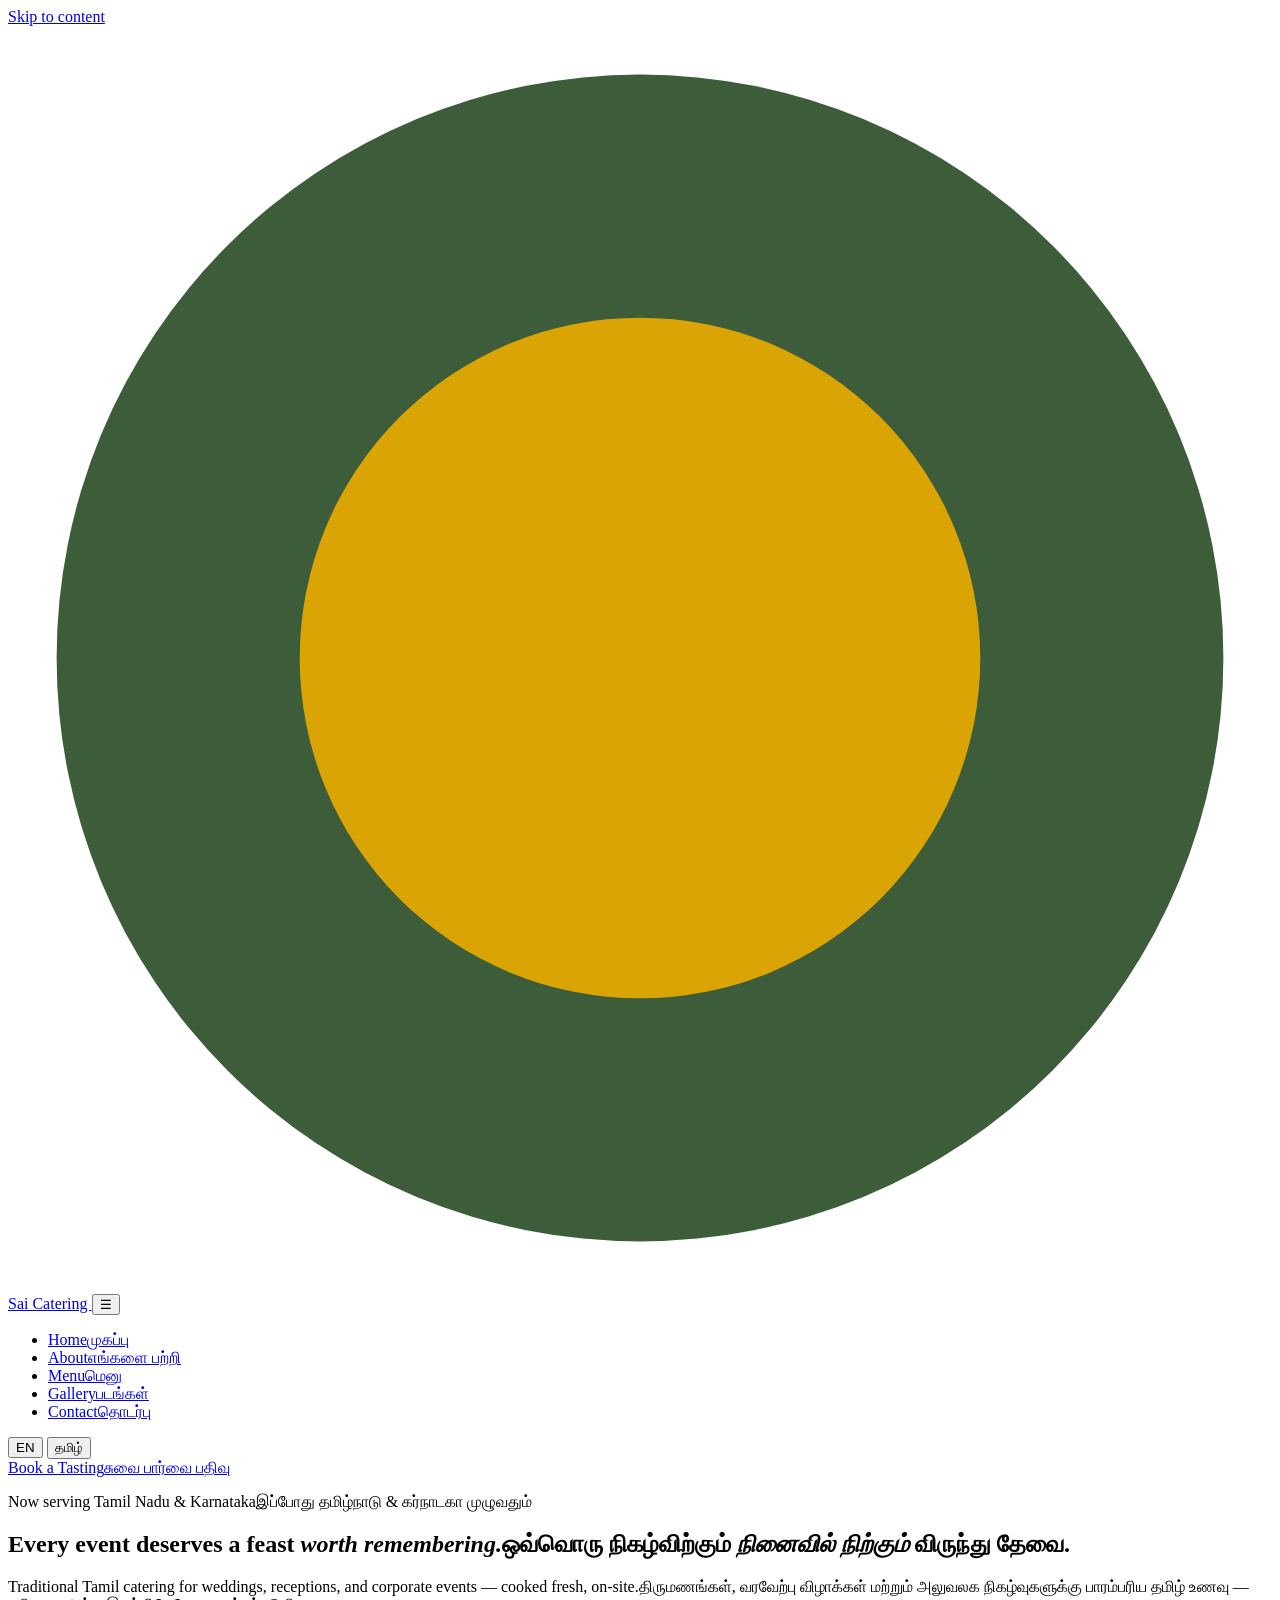
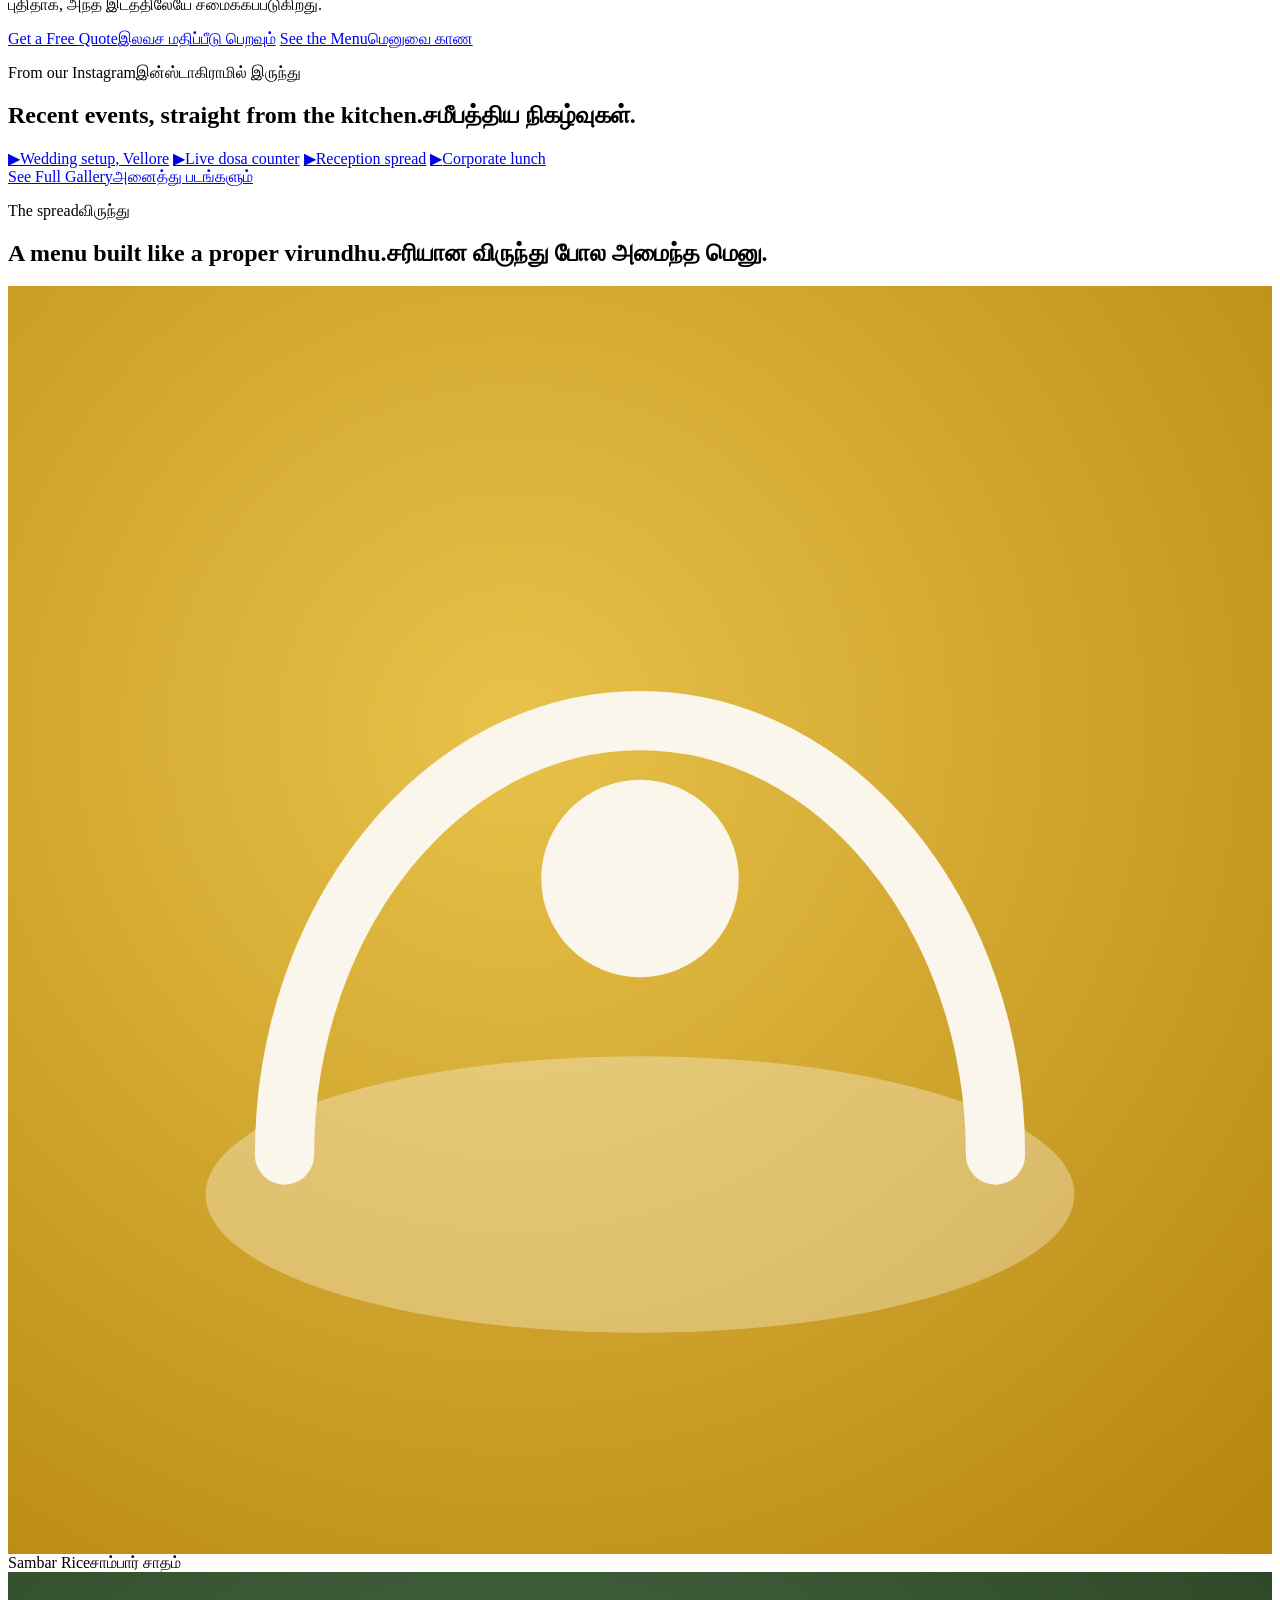
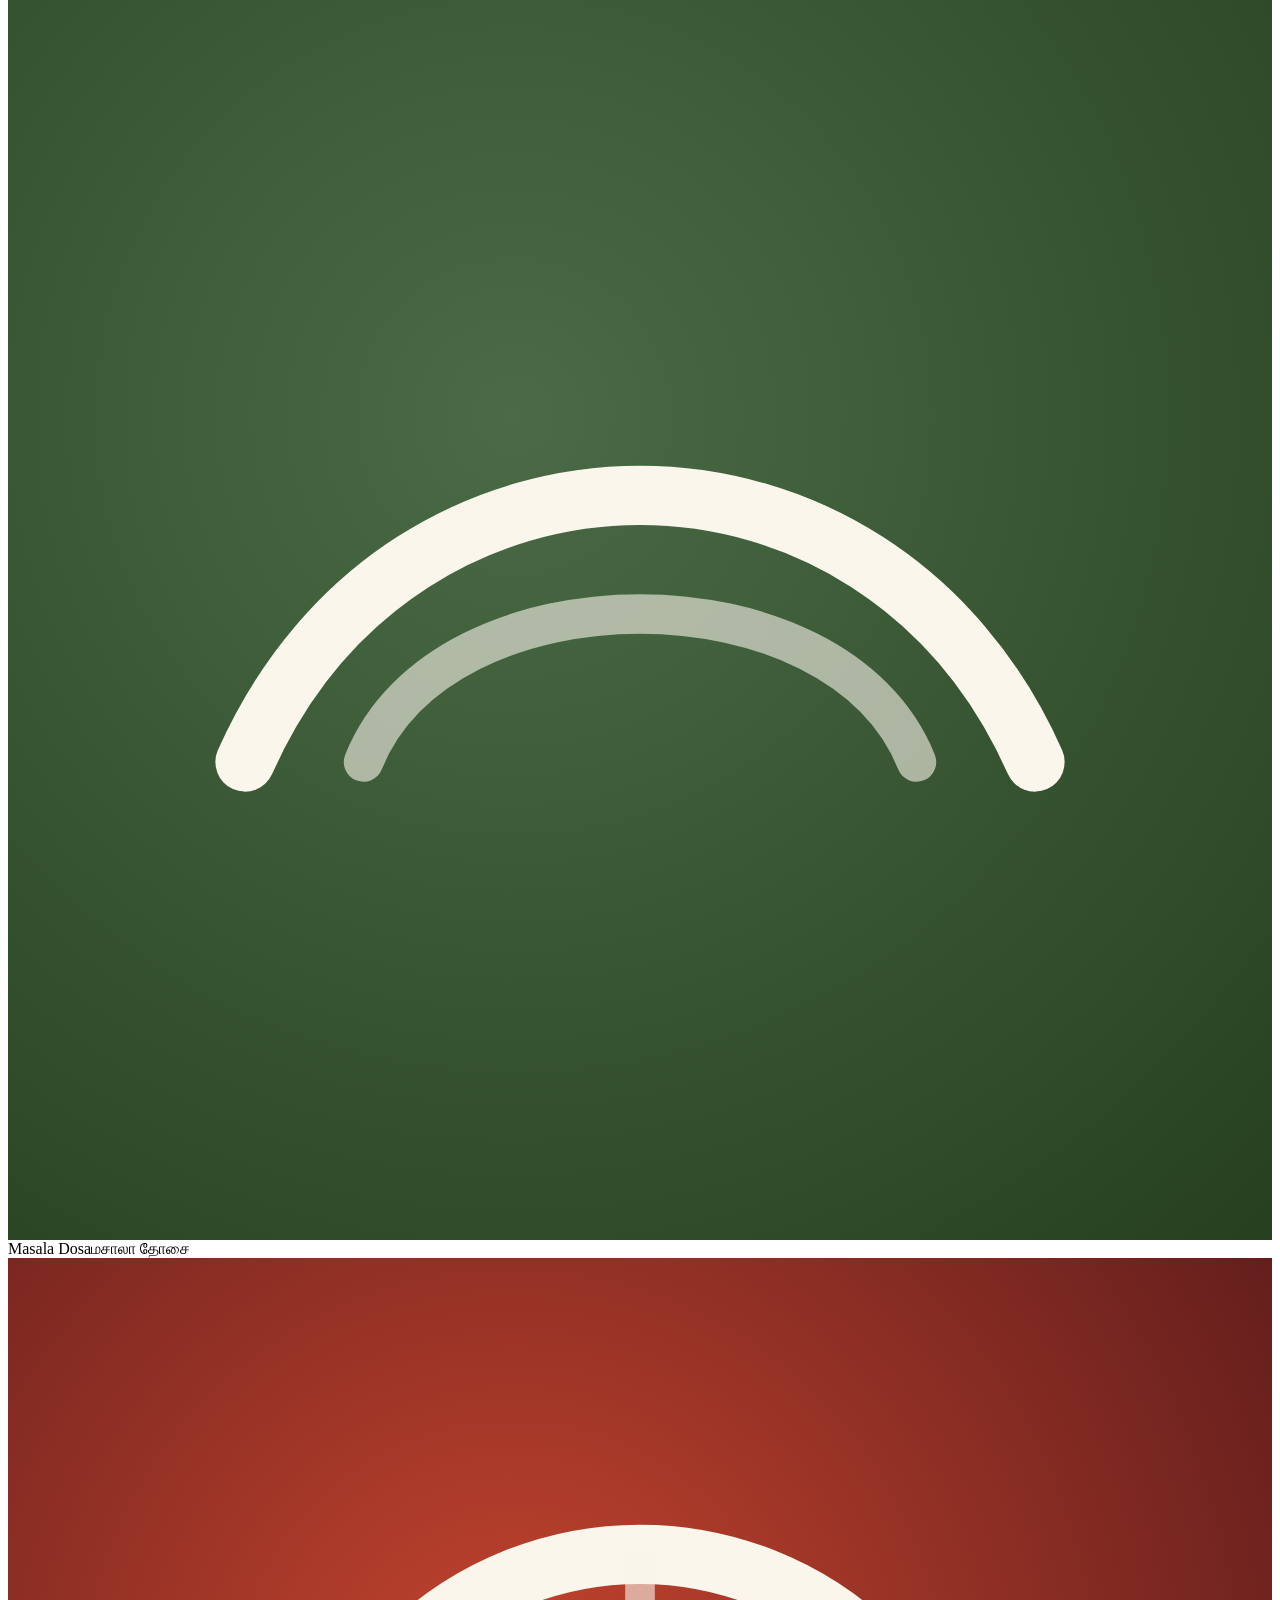
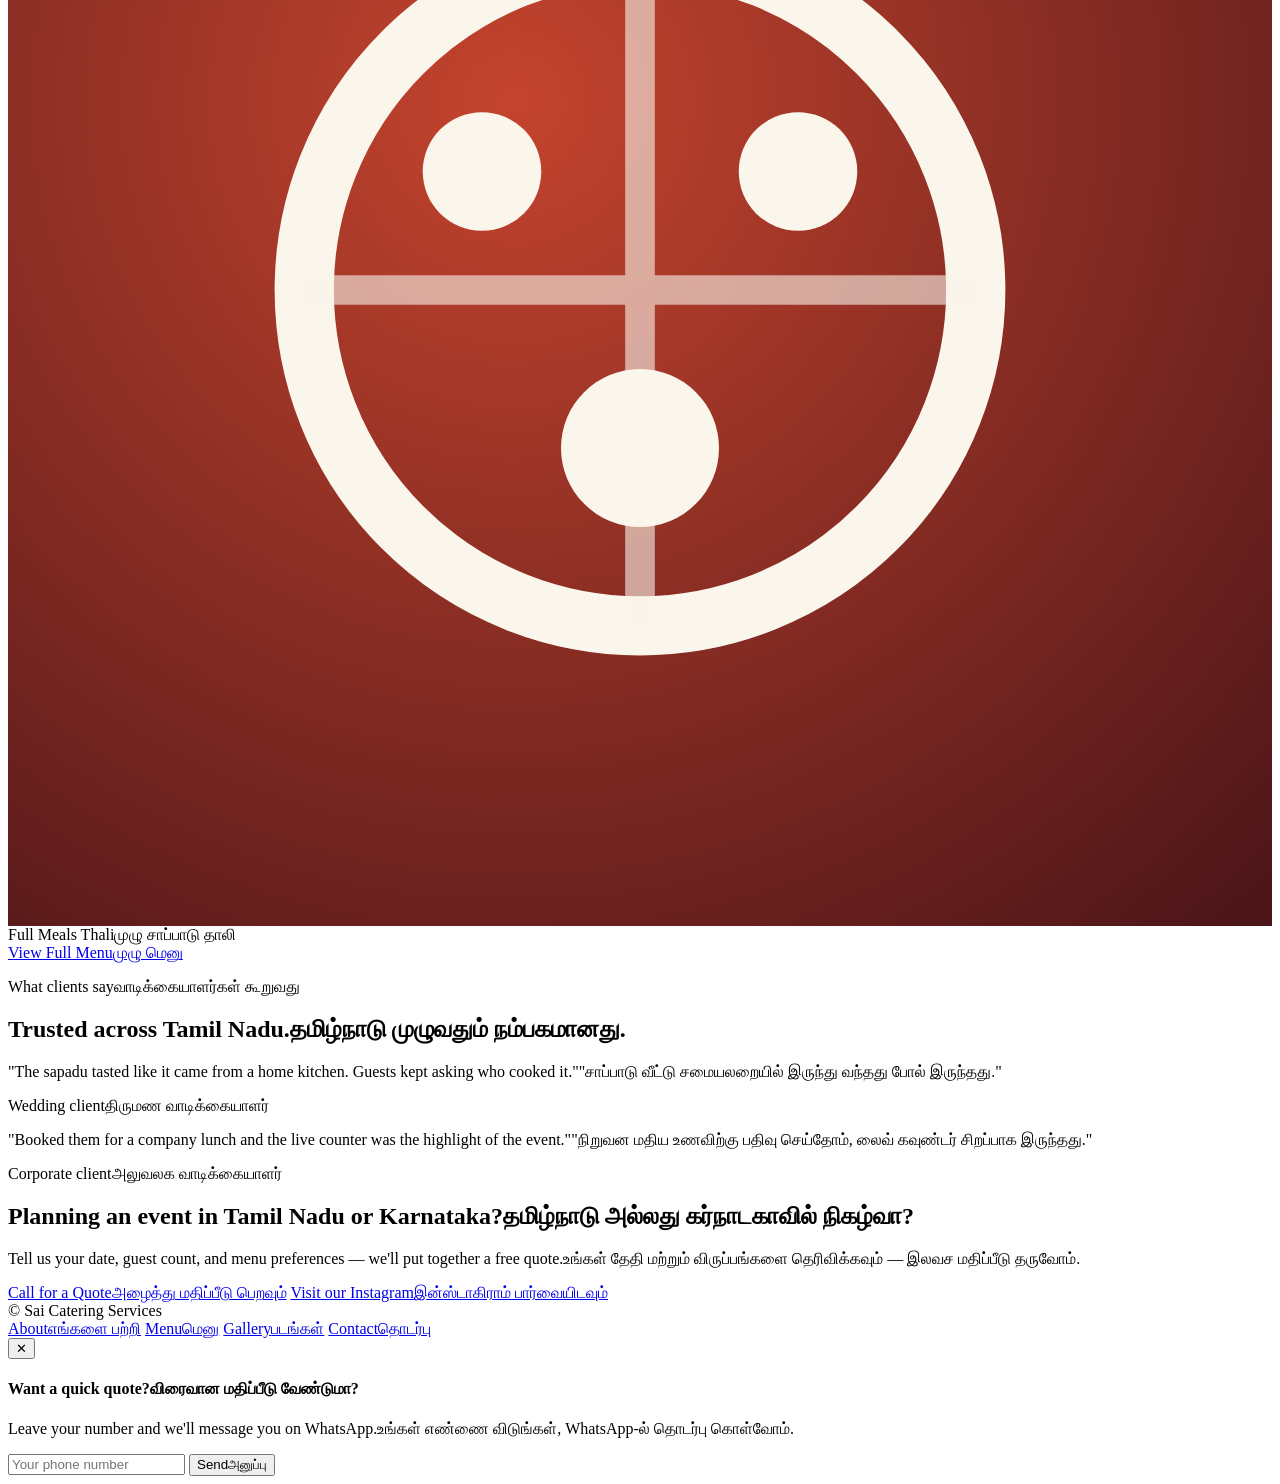
==== index.html @ 8b7ddb93 "Add files via upload" ====
<!DOCTYPE html>
<html lang="en">
<head>
<meta charset="UTF-8">
<meta name="viewport" content="width=device-width, initial-scale=1.0">
<title>Sai Catering Services | Wedding &amp; Event Catering Across Tamil Nadu &amp; Karnataka</title>
<meta name="description" content="Sai Catering Services brings authentic Tamil Nadu wedding and event catering across Tamil Nadu and Karnataka. Traditional sapadu, live counters, corporate catering — book a tasting today.">
<meta name="keywords" content="catering services Tamil Nadu, catering Karnataka, wedding catering Chennai, catering Vellore, sapadu catering, event catering">
<link rel="canonical" href="https://saicateringservices.com/">
<meta property="og:type" content="business.business">
<meta property="og:title" content="Sai Catering Services | Wedding & Event Catering Across Tamil Nadu & Karnataka">
<meta property="og:description" content="Authentic Tamil Nadu catering for weddings, receptions, and corporate events across Tamil Nadu and Karnataka.">
<meta property="og:url" content="https://saicateringservices.com/">
<meta property="og:locale" content="en_IN">
<meta name="robots" content="index, follow">
<meta name="geo.region" content="IN-TN">
<link rel="stylesheet" href="assets/style.css">
<script type="application/ld+json">
{
  "@context": "https://schema.org",
  "@type": "FoodEstablishment",
  "name": "Sai Catering Services",
  "@id": "https://saicateringservices.com/",
  "url": "https://saicateringservices.com/",
  "telephone": "+91-XXXXXXXXXX",
  "servesCuisine": ["South Indian", "Tamil", "North Indian"],
  "priceRange": "₹₹",
  "address": {"@type":"PostalAddress","streetAddress":"Your Street Address","addressLocality":"Vellore","addressRegion":"Tamil Nadu","postalCode":"632001","addressCountry":"IN"},
  "areaServed": [{"@type":"State","name":"Tamil Nadu"},{"@type":"State","name":"Karnataka"}],
  "sameAs": ["https://www.instagram.com/saicateringservices"]
}
</script>
</head>
<body>
<a href="#main" class="skip-link">Skip to content</a>

<header>
  <nav class="nav wrap">
    <a href="index.html" class="brand">
      <svg class="leaf-mark" viewBox="0 0 26 26" fill="none"><circle cx="13" cy="13" r="12" fill="#3D5C3A"/><circle cx="13" cy="13" r="7" fill="#D9A404"/></svg>
      Sai Catering
    </a>
    <button class="nav-toggle" aria-label="Toggle menu" aria-expanded="false" id="navToggle">☰</button>
    <ul class="nav-links" id="navLinks">
      <li><a href="index.html" class="active"><span lang-en>Home</span><span lang-ta>முகப்பு</span></a></li>
      <li><a href="about.html"><span lang-en>About</span><span lang-ta>எங்களை பற்றி</span></a></li>
      <li><a href="menu.html"><span lang-en>Menu</span><span lang-ta>மெனு</span></a></li>
      <li><a href="gallery.html"><span lang-en>Gallery</span><span lang-ta>படங்கள்</span></a></li>
      <li><a href="contact.html"><span lang-en>Contact</span><span lang-ta>தொடர்பு</span></a></li>
    </ul>
    <div class="nav-right">
      <div class="lang-toggle">
        <button type="button" id="btnEn" class="active">EN</button>
        <button type="button" id="btnTa">தமிழ்</button>
      </div>
      <a href="contact.html" class="nav-cta"><span lang-en>Book a Tasting</span><span lang-ta>சுவை பார்வை பதிவு</span></a>
    </div>
  </nav>
</header>

<main id="main">
  <!-- BANNER — short and attractive, no long story -->
  <section class="hero">
    <div class="hero-inner">
      <div>
        <p class="eyebrow"><span lang-en>Now serving Tamil Nadu &amp; Karnataka</span><span lang-ta>இப்போது தமிழ்நாடு &amp; கர்நாடகா முழுவதும்</span></p>
        <h1><span lang-en>Every event deserves a feast <em>worth remembering.</em></span><span lang-ta class="block">ஒவ்வொரு நிகழ்விற்கும் <em>நினைவில் நிற்கும்</em> விருந்து தேவை.</span></h1>
        <p class="lede"><span lang-en>Traditional Tamil catering for weddings, receptions, and corporate events — cooked fresh, on-site.</span><span lang-ta>திருமணங்கள், வரவேற்பு விழாக்கள் மற்றும் அலுவலக நிகழ்வுகளுக்கு பாரம்பரிய தமிழ் உணவு — புதிதாக, அந்த இடத்திலேயே சமைக்கப்படுகிறது.</span></p>
        <div class="hero-ctas">
          <a href="contact.html" class="btn-primary"><span lang-en>Get a Free Quote</span><span lang-ta>இலவச மதிப்பீடு பெறவும்</span></a>
          <a href="menu.html" class="btn-secondary"><span lang-en>See the Menu</span><span lang-ta>மெனுவை காண</span></a>
        </div>
      </div>
      <div class="thali" aria-hidden="true">
        <div class="thali-leaf">
          <div class="dollop d1"></div><div class="dollop d2"></div><div class="dollop d3"></div>
          <div class="dollop d4"></div><div class="dollop d5"></div><div class="dollop d6"></div>
        </div>
      </div>
    </div>
  </section>

  <!-- OUR WORK — straight after the banner, no story in between -->
  <section id="work">
    <div class="wrap">
      <div class="section-head">
        <p class="eyebrow"><span lang-en>From our Instagram</span><span lang-ta>இன்ஸ்டாகிராமில் இருந்து</span></p>
        <h2><span lang-en>Recent events, straight from the kitchen.</span><span lang-ta class="block">சமீபத்திய நிகழ்வுகள்.</span></h2>
      </div>
      <div class="work-grid">
        <a class="work-card" href="https://www.instagram.com/saicateringservices" target="_blank" rel="noopener"><span class="play">▶</span><span class="caption">Wedding setup, Vellore</span></a>
        <a class="work-card" href="https://www.instagram.com/saicateringservices" target="_blank" rel="noopener"><span class="play">▶</span><span class="caption">Live dosa counter</span></a>
        <a class="work-card" href="https://www.instagram.com/saicateringservices" target="_blank" rel="noopener"><span class="play">▶</span><span class="caption">Reception spread</span></a>
        <a class="work-card" href="https://www.instagram.com/saicateringservices" target="_blank" rel="noopener"><span class="play">▶</span><span class="caption">Corporate lunch</span></a>
      </div>
      <div class="section-foot"><a href="gallery.html" class="btn-secondary"><span lang-en>See Full Gallery</span><span lang-ta>அனைத்து படங்களும்</span></a></div>
    </div>
  </section>

  <!-- MENU HIGHLIGHTS -->
  <section style="background:var(--ivory-warm);">
    <div class="wrap">
      <div class="section-head">
        <p class="eyebrow"><span lang-en>The spread</span><span lang-ta>விருந்து</span></p>
        <h2><span lang-en>A menu built like a proper virundhu.</span><span lang-ta class="block">சரியான விருந்து போல அமைந்த மெனு.</span></h2>
      </div>
      <div class="dish-grid">
        <div class="dish-card">
          <div class="dish-photo" style="background:radial-gradient(circle at 40% 35%, #E8C24A, #B5850E);"><svg viewBox="0 0 64 64" fill="none"><ellipse cx="32" cy="46" rx="22" ry="7" fill="#FBF6EC" opacity="0.35"/><path d="M14 44c0-12 8-22 18-22s18 10 18 22" stroke="#FBF6EC" stroke-width="3" stroke-linecap="round"/><circle cx="32" cy="30" r="5" fill="#FBF6EC"/></svg></div>
          <div class="dish-name"><span lang-en>Sambar Rice</span><span lang-ta>சாம்பார் சாதம்</span></div>
        </div>
        <div class="dish-card">
          <div class="dish-photo" style="background:radial-gradient(circle at 40% 35%, #4a6b46, #26401F);"><svg viewBox="0 0 64 64" fill="none"><path d="M12 40c8-18 32-18 40 0" stroke="#FBF6EC" stroke-width="3" stroke-linecap="round"/><path d="M18 40c4-10 24-10 28 0" stroke="#FBF6EC" stroke-width="2" stroke-linecap="round" opacity="0.6"/></svg></div>
          <div class="dish-name"><span lang-en>Masala Dosa</span><span lang-ta>மசாலா தோசை</span></div>
        </div>
        <div class="dish-card">
          <div class="dish-photo" style="background:radial-gradient(circle at 40% 35%, #C4442E, #4A1418);"><svg viewBox="0 0 64 64" fill="none"><circle cx="32" cy="32" r="17" stroke="#FBF6EC" stroke-width="3"/><path d="M32 15v34M15 32h34" stroke="#FBF6EC" stroke-width="1.5" opacity="0.6"/><circle cx="24" cy="26" r="3" fill="#FBF6EC"/><circle cx="40" cy="26" r="3" fill="#FBF6EC"/><circle cx="32" cy="40" r="4" fill="#FBF6EC"/></svg></div>
          <div class="dish-name"><span lang-en>Full Meals Thali</span><span lang-ta>முழு சாப்பாடு தாலி</span></div>
        </div>
      </div>
      <div class="section-foot"><a href="menu.html" class="btn-secondary"><span lang-en>View Full Menu</span><span lang-ta>முழு மெனு</span></a></div>
    </div>
  </section>

  <!-- TESTIMONIALS -->
  <section id="reviews">
    <div class="wrap">
      <div class="section-head">
        <p class="eyebrow"><span lang-en>What clients say</span><span lang-ta>வாடிக்கையாளர்கள் கூறுவது</span></p>
        <h2><span lang-en>Trusted across Tamil Nadu.</span><span lang-ta class="block">தமிழ்நாடு முழுவதும் நம்பகமானது.</span></h2>
      </div>
      <div class="testi-grid">
        <div class="testi">
          <p><span lang-en>"The sapadu tasted like it came from a home kitchen. Guests kept asking who cooked it."</span><span lang-ta>"சாப்பாடு வீட்டு சமையலறையில் இருந்து வந்தது போல் இருந்தது."</span></p>
          <div class="who"><span lang-en>Wedding client</span><span lang-ta>திருமண வாடிக்கையாளர்</span></div>
        </div>
        <div class="testi">
          <p><span lang-en>"Booked them for a company lunch and the live counter was the highlight of the event."</span><span lang-ta>"நிறுவன மதிய உணவிற்கு பதிவு செய்தோம், லைவ் கவுண்டர் சிறப்பாக இருந்தது."</span></p>
          <div class="who"><span lang-en>Corporate client</span><span lang-ta>அலுவலக வாடிக்கையாளர்</span></div>
        </div>
      </div>
    </div>
  </section>

  <!-- CTA -->
  <section class="cta-section">
    <div class="wrap">
      <h2><span lang-en>Planning an event in Tamil Nadu or Karnataka?</span><span lang-ta class="block">தமிழ்நாடு அல்லது கர்நாடகாவில் நிகழ்வா?</span></h2>
      <p><span lang-en>Tell us your date, guest count, and menu preferences — we'll put together a free quote.</span><span lang-ta>உங்கள் தேதி மற்றும் விருப்பங்களை தெரிவிக்கவும் — இலவச மதிப்பீடு தருவோம்.</span></p>
      <div class="cta-row">
        <a href="tel:+91XXXXXXXXXX" class="btn-primary"><span lang-en>Call for a Quote</span><span lang-ta>அழைத்து மதிப்பீடு பெறவும்</span></a>
        <a href="https://www.instagram.com/saicateringservices" class="btn-ghost"><span lang-en>Visit our Instagram</span><span lang-ta>இன்ஸ்டாகிராம் பார்வையிடவும்</span></a>
      </div>
    </div>
  </section>
</main>

<footer>
  <div class="footer-inner">
    <div>© <span id="year"></span> Sai Catering Services</div>
    <div class="footer-links">
      <a href="about.html"><span lang-en>About</span><span lang-ta>எங்களை பற்றி</span></a>
      <a href="menu.html"><span lang-en>Menu</span><span lang-ta>மெனு</span></a>
      <a href="gallery.html"><span lang-en>Gallery</span><span lang-ta>படங்கள்</span></a>
      <a href="contact.html"><span lang-en>Contact</span><span lang-ta>தொடர்பு</span></a>
    </div>
  </div>
</footer>

<div class="quote-popup" id="quotePopup" role="dialog" aria-label="Get a quote">
  <button class="qp-close" id="qpClose" aria-label="Close">✕</button>
  <h4><span lang-en>Want a quick quote?</span><span lang-ta>விரைவான மதிப்பீடு வேண்டுமா?</span></h4>
  <p><span lang-en>Leave your number and we'll message you on WhatsApp.</span><span lang-ta>உங்கள் எண்ணை விடுங்கள், WhatsApp-ல் தொடர்பு கொள்வோம்.</span></p>
  <form id="qpForm">
    <input type="tel" id="qpPhone" placeholder="Your phone number" inputmode="tel" required>
    <button type="submit"><span lang-en>Send</span><span lang-ta>அனுப்பு</span></button>
  </form>
</div>

<script src="assets/script.js"></script>
</body>
</html>
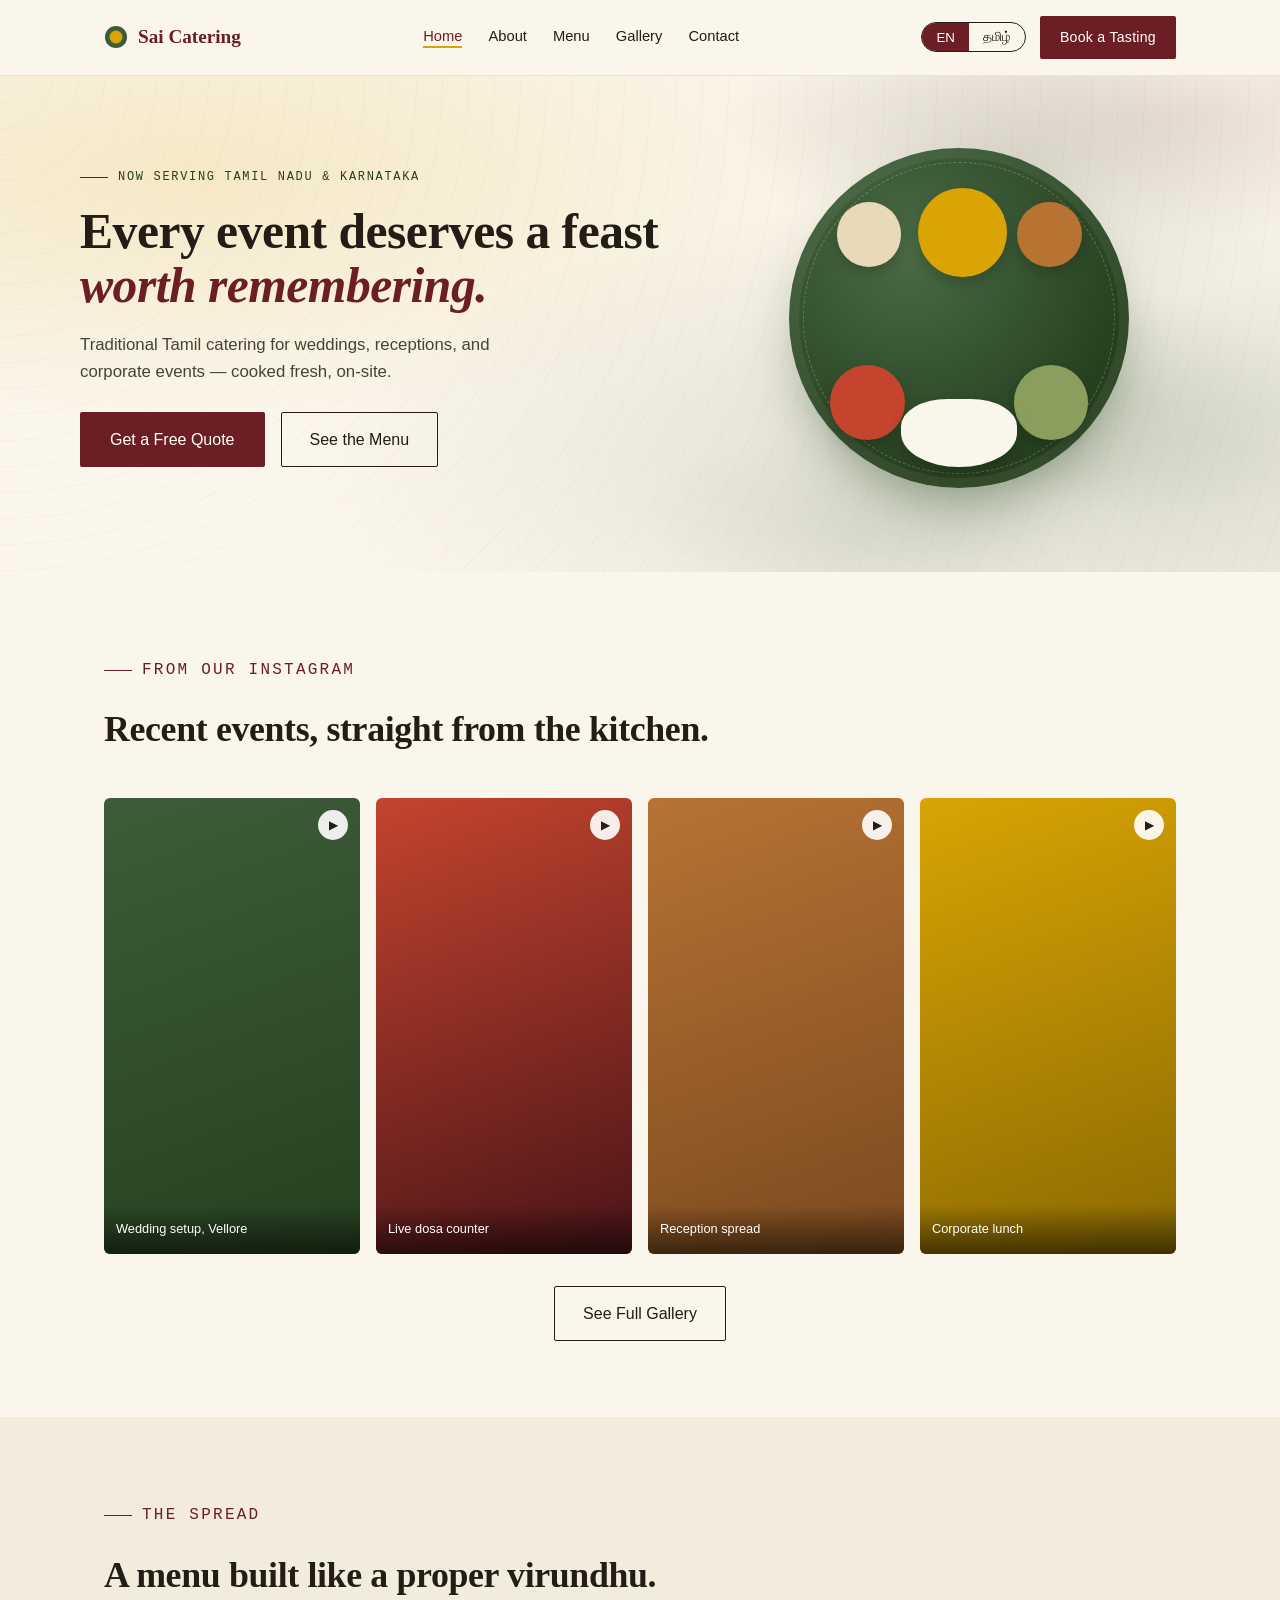
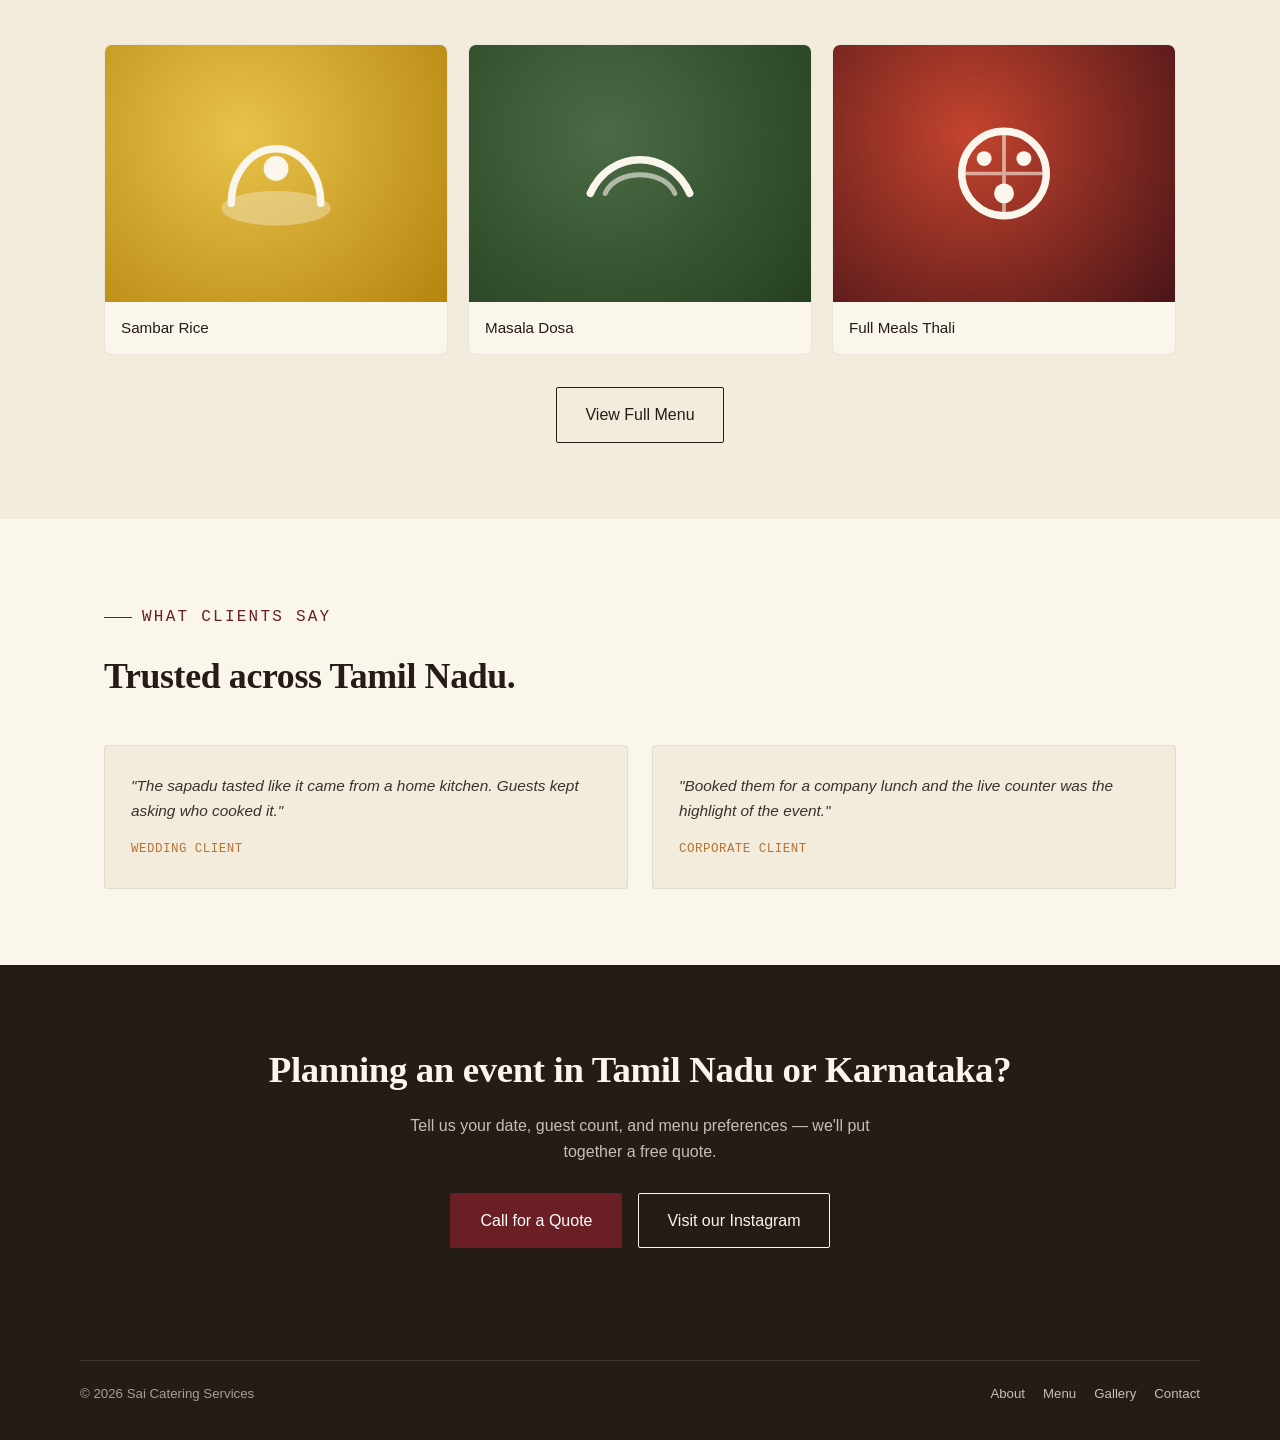
==== commit bc606fe9: "Replace fixes with the full versions from the design session Supersedes the previous scroll-reveal/h" ====
--- a/index.html
+++ b/index.html
@@ -15,6 +15,7 @@
 <meta name="robots" content="index, follow">
 <meta name="geo.region" content="IN-TN">
 <link rel="stylesheet" href="assets/style.css">
+<noscript><style>body{opacity:1 !important;}</style></noscript>
 <script type="application/ld+json">
 {
   "@context": "https://schema.org",
--- a/assets/style.css
+++ b/assets/style.css
@@ -0,0 +1,253 @@
+:root{
+  --ivory: #FBF6EC;
+  --ivory-warm: #F3ECDC;
+  --maroon: #6B1E23;
+  --maroon-deep: #4A1418;
+  --turmeric: #D9A404;
+  --leaf: #3D5C3A;
+  --leaf-deep: #26401F;
+  --ink: #241C15;
+  --brass: #B87333;
+  --display: 'Fraunces', Georgia, serif;
+  --body: 'Work Sans', -apple-system, sans-serif;
+  --mono: 'JetBrains Mono', monospace;
+}
+@import url('https://fonts.googleapis.com/css2?family=Fraunces:opsz,wght@9..144,400;9..144,600;9..144,700&family=Work+Sans:wght@300;400;500;600&display=swap');
+
+*{box-sizing:border-box; margin:0; padding:0;}
+html{scroll-behavior:smooth;}
+body{font-family:var(--body); background:var(--ivory); color:var(--ink); line-height:1.6; -webkit-font-smoothing:antialiased;}
+img{max-width:100%; display:block;}
+a{color:inherit;}
+h1,h2,h3{font-family:var(--display); font-weight:600; letter-spacing:-0.01em;}
+.wrap{max-width:1120px; margin:0 auto; padding:0 24px;}
+.skip-link{position:absolute; left:-999px; top:0; background:var(--maroon); color:#fff; padding:12px 20px; z-index:999;}
+.skip-link:focus{left:16px; top:16px;}
+:focus-visible{outline:3px solid var(--turmeric); outline-offset:3px;}
+[lang-ta]{ display:none; }
+html.lang-ta [lang-en]{ display:none; }
+html.lang-ta [lang-ta]{ display:initial; }
+html.lang-ta [lang-ta].inline{ display:inline; }
+html.lang-ta [lang-ta].block{ display:block; }
+
+/* ===== Header / nav ===== */
+header{position:sticky; top:0; z-index:100; background:rgba(251,246,236,0.94); backdrop-filter:blur(8px); border-bottom:1px solid rgba(36,28,21,0.08);}
+.nav{display:flex; align-items:center; justify-content:space-between; padding:16px 24px; gap:12px;}
+.brand{display:flex; align-items:center; gap:10px; font-family:var(--display); font-weight:700; font-size:1.2rem; color:var(--maroon); flex-shrink:0; text-decoration:none;}
+.brand .leaf-mark{width:24px; height:24px; flex-shrink:0;}
+.nav-links{display:flex; gap:26px; list-style:none; font-size:0.92rem; font-weight:500;}
+.nav-links a{text-decoration:none; position:relative; padding-bottom:4px;}
+.nav-links a::after{content:''; position:absolute; left:0; bottom:0; width:0; height:2px; background:var(--turmeric); transition:width .25s ease;}
+.nav-links a:hover::after, .nav-links a.active::after{width:100%;}
+.nav-links a.active{color:var(--maroon);}
+.nav-right{display:flex; align-items:center; gap:14px;}
+.lang-toggle{display:flex; border:1.5px solid var(--ink); border-radius:20px; overflow:hidden; font-family:var(--mono); font-size:0.75rem; font-weight:600;}
+.lang-toggle button{border:none; background:transparent; padding:6px 14px; cursor:pointer; color:var(--ink);}
+.lang-toggle button.active{background:var(--maroon); color:#fff;}
+.nav-cta{background:var(--maroon); color:#fff; padding:10px 20px; border-radius:2px; text-decoration:none; font-weight:500; font-size:0.88rem; letter-spacing:0.02em; transition:background .2s; white-space:nowrap;}
+.nav-cta:hover{background:var(--maroon-deep);}
+.nav-toggle{display:none; background:none; border:none; font-size:1.6rem; color:var(--maroon); cursor:pointer;}
+
+@media(max-width:900px){
+  .nav-links{position:fixed; top:60px; left:0; right:0; background:var(--ivory); flex-direction:column; gap:0; padding:8px 24px 20px; transform:translateY(-140%); transition:transform .3s ease; border-bottom:1px solid rgba(36,28,21,.08); max-height:70vh; overflow-y:auto;}
+  .nav-links.open{transform:translateY(0);}
+  .nav-links li{padding:12px 0; border-bottom:1px solid rgba(36,28,21,.06);}
+  .nav-toggle{display:block;}
+  .nav-cta{display:none;}
+}
+
+/* ===== Buttons ===== */
+.btn-primary{background:var(--maroon); color:#fff; padding:15px 30px; text-decoration:none; font-weight:500; border-radius:2px; transition:transform .2s, background .2s; display:inline-block; border:none; cursor:pointer; font-size:1rem; font-family:var(--body);}
+.btn-primary:hover{background:var(--maroon-deep); transform:translateY(-2px);}
+.btn-secondary{border:1.5px solid var(--ink); color:var(--ink); padding:14px 28px; text-decoration:none; font-weight:500; border-radius:2px; transition:all .2s; display:inline-block;}
+.btn-secondary:hover{background:var(--ink); color:var(--ivory);}
+.btn-ghost{border:1.5px solid var(--ivory); color:var(--ivory); padding:14px 28px; text-decoration:none; border-radius:2px; font-weight:500; display:inline-block;}
+.btn-ghost:hover{background:var(--ivory); color:var(--ink);}
+
+/* ===== Home hero — short, banner-first ===== */
+.hero{position:relative; padding:72px 24px 84px; overflow:hidden;
+  background:
+    radial-gradient(ellipse at 15% 20%, rgba(217,164,4,0.16), transparent 45%),
+    radial-gradient(ellipse at 85% 78%, rgba(61,92,58,0.18), transparent 50%),
+    radial-gradient(ellipse 60% 40% at 92% 8%, rgba(107,30,35,0.10), transparent 60%),
+    repeating-radial-gradient(circle at 0 0, rgba(184,115,51,0.05) 0, rgba(184,115,51,0.05) 1px, transparent 1px, transparent 26px),
+    var(--ivory);
+}
+.hero::before{
+  content:''; position:absolute; right:-8%; top:-10%; width:60%; height:130%;
+  background:
+    radial-gradient(ellipse 55% 30% at 50% 20%, rgba(61,92,58,0.14), transparent 70%),
+    radial-gradient(ellipse 45% 25% at 65% 55%, rgba(61,92,58,0.10), transparent 70%),
+    radial-gradient(ellipse 40% 22% at 35% 82%, rgba(61,92,58,0.08), transparent 70%);
+  transform:rotate(8deg); pointer-events:none;
+}
+.hero-inner{max-width:1120px; margin:0 auto; display:grid; grid-template-columns:1.1fr 0.9fr; gap:50px; align-items:center;}
+.eyebrow{font-family:var(--mono); text-transform:uppercase; letter-spacing:0.14em; font-size:0.75rem; color:var(--leaf-deep); display:flex; align-items:center; gap:10px; margin-bottom:18px;}
+.eyebrow::before{content:''; width:28px; height:1px; background:var(--leaf-deep);}
+.hero h1{font-size:clamp(2.1rem,4.4vw,3.1rem); line-height:1.1; color:var(--ink); margin-bottom:18px;}
+.hero h1 em{font-style:italic; color:var(--maroon);}
+.hero p.lede{font-size:1.05rem; color:#4a4038; max-width:44ch; margin-bottom:26px;}
+.hero-ctas{display:flex; gap:16px; flex-wrap:wrap;}
+
+.thali{position:relative; width:100%; aspect-ratio:1/1; max-width:340px; margin:0 auto;}
+.thali-leaf{position:absolute; inset:0; border-radius:50%; background:radial-gradient(circle at 35% 30%, #4a6b46, var(--leaf-deep) 70%); box-shadow:0 30px 60px -20px rgba(38,64,31,0.5), inset 0 0 0 10px rgba(251,246,236,0.06);}
+.thali-leaf::before{content:''; position:absolute; inset:14px; border-radius:50%; border:1px dashed rgba(251,246,236,0.25);}
+.dollop{position:absolute; border-radius:50%; box-shadow:0 6px 14px rgba(0,0,0,0.18);}
+.d1{width:26%; height:26%; top:12%; left:38%; background:var(--turmeric);}
+.d2{width:19%; height:19%; top:16%; left:14%; background:#E8DAB8;}
+.d3{width:19%; height:19%; top:16%; right:14%; background:var(--brass);}
+.d4{width:22%; height:22%; bottom:14%; left:12%; background:#C4442E;}
+.d5{width:22%; height:22%; bottom:14%; right:12%; background:#8B9E5E;}
+.d6{width:34%; height:20%; bottom:6%; left:33%; background:var(--ivory); border-radius:40% 40% 50% 50%;}
+
+/* ===== Inner-page banner (About / Menu / Gallery / Contact) ===== */
+.page-banner{
+  position:relative; padding:56px 24px; color:var(--ivory); text-align:center; overflow:hidden;
+  background:
+    radial-gradient(ellipse 60% 80% at 90% 0%, rgba(217,164,4,0.20), transparent 60%),
+    radial-gradient(ellipse 50% 60% at 5% 100%, rgba(61,92,58,0.25), transparent 60%),
+    repeating-radial-gradient(circle at 0 0, rgba(251,246,236,0.04) 0, rgba(251,246,236,0.04) 1px, transparent 1px, transparent 22px),
+    linear-gradient(160deg, var(--maroon), var(--maroon-deep));
+}
+.page-banner .eyebrow{color:var(--turmeric); justify-content:center;}
+.page-banner .eyebrow::before{background:var(--turmeric);}
+.page-banner h1{font-size:clamp(2rem,4vw,2.7rem); color:var(--ivory);}
+.page-banner .crumb{margin-top:10px; font-size:0.85rem; color:rgba(251,246,236,0.7);}
+.page-banner .crumb a{text-decoration:underline;}
+
+section{padding:76px 0;}
+.section-head{max-width:640px; margin-bottom:40px;}
+.section-head .eyebrow{color:var(--maroon);}
+.section-head .eyebrow::before{background:var(--maroon);}
+.section-head h2{font-size:clamp(1.7rem,2.8vw,2.3rem); color:var(--ink);}
+.section-head p{color:#4a4038; margin-top:10px; font-size:1rem;}
+.section-head.center{margin-left:auto; margin-right:auto; text-align:center;}
+.section-head.center .eyebrow{justify-content:center;}
+.section-foot{margin-top:32px; text-align:center;}
+
+/* ===== About page ===== */
+.about-grid{display:grid; grid-template-columns:1fr 1fr; gap:56px; align-items:center;}
+.about-copy p{margin-bottom:14px; color:#4a4038;}
+.stat-row{display:grid; grid-template-columns:repeat(2,1fr); gap:20px; margin-top:28px; max-width:320px;}
+.stat{border-top:2px solid var(--turmeric); padding-top:10px;}
+.stat .num{font-family:var(--display); font-size:1.9rem; font-weight:700; color:var(--maroon);}
+.stat .label{font-size:0.8rem; color:#6b5f52; text-transform:uppercase; letter-spacing:0.05em;}
+.about-visual{background:linear-gradient(160deg, var(--leaf-deep), var(--leaf)); border-radius:4px; aspect-ratio:4/5; position:relative; overflow:hidden; display:flex; align-items:flex-end; padding:28px;}
+.about-visual .tag{color:var(--ivory); font-family:var(--mono); font-size:0.78rem; letter-spacing:0.06em; text-transform:uppercase;}
+@media(max-width:820px){ .about-grid{grid-template-columns:1fr;} .about-visual{order:-1; aspect-ratio:16/9;} }
+
+/* ===== Menu / dishes ===== */
+.menu-category{margin-bottom:44px;}
+.menu-category:last-child{margin-bottom:0;}
+.category-label{display:flex; align-items:center; gap:12px; margin-bottom:20px;}
+.category-label .idx{font-family:var(--mono); font-size:0.75rem; color:var(--brass); letter-spacing:0.06em;}
+.category-label h3{font-size:1.2rem; color:var(--maroon);}
+.dish-grid{display:grid; grid-template-columns:repeat(3,1fr); gap:20px;}
+.dish-card{background:var(--ivory); border:1px solid rgba(36,28,21,0.08); border-radius:8px; overflow:hidden; transition:transform .2s ease, box-shadow .2s ease;}
+.dish-card:hover{transform:translateY(-3px); box-shadow:0 14px 30px -14px rgba(36,28,21,0.25);}
+.dish-photo{aspect-ratio:4/3; position:relative; display:flex; align-items:center; justify-content:center;}
+.dish-photo svg{width:62%; height:62%;}
+.dish-name{padding:14px 16px; font-size:0.95rem; font-weight:500; color:var(--ink);}
+@media(max-width:820px){ .dish-grid{grid-template-columns:1fr 1fr;} }
+@media(max-width:520px){ .dish-grid{grid-template-columns:1fr;} }
+
+/* ===== Service area ===== */
+.area-section{background:var(--maroon); color:var(--ivory);}
+.area-section .section-head .eyebrow{color:var(--turmeric);}
+.area-section .section-head .eyebrow::before{background:var(--turmeric);}
+.area-section .section-head h2, .area-section .section-head p{color:var(--ivory);}
+.area-grid{display:grid; grid-template-columns:1fr 1fr; gap:36px;}
+.area-card{background:rgba(251,246,236,0.06); border:1px solid rgba(251,246,236,0.16); padding:28px; border-radius:4px;}
+.area-card h3{font-size:1.2rem; margin-bottom:8px; color:var(--turmeric);}
+.area-card p{color:rgba(251,246,236,0.82); font-size:0.94rem;}
+.area-card .pin{font-family:var(--mono); font-size:0.72rem; letter-spacing:0.06em; text-transform:uppercase; color:rgba(251,246,236,0.6); margin-bottom:8px; display:block;}
+@media(max-width:820px){ .area-grid{grid-template-columns:1fr;} }
+
+/* ===== Our Work / Instagram / Gallery ===== */
+.work-grid{display:grid; grid-template-columns:repeat(4,1fr); gap:16px;}
+.work-card{position:relative; aspect-ratio:9/16; border-radius:6px; overflow:hidden; text-decoration:none; display:block; background:linear-gradient(160deg, var(--leaf), var(--leaf-deep));}
+.work-card:nth-child(4n+2){background:linear-gradient(160deg, #C4442E, var(--maroon-deep));}
+.work-card:nth-child(4n+3){background:linear-gradient(160deg, var(--brass), #7A4A1F);}
+.work-card:nth-child(4n+4){background:linear-gradient(160deg, var(--turmeric), #8a6a02);}
+.work-card .caption{position:absolute; left:0; right:0; bottom:0; padding:14px 12px; background:linear-gradient(0deg, rgba(0,0,0,0.55), transparent); color:#fff; font-size:0.8rem; font-weight:500;}
+.work-card .play{position:absolute; top:12px; right:12px; width:30px; height:30px; border-radius:50%; background:rgba(255,255,255,0.9); display:flex; align-items:center; justify-content:center; color:var(--ink); font-size:0.75rem;}
+.work-note{font-size:0.85rem; color:#6b5f52; margin-top:18px; font-style:italic;}
+@media(max-width:820px){ .work-grid{grid-template-columns:repeat(2,1fr);} }
+
+/* ===== Testimonials ===== */
+.testi-grid{display:grid; grid-template-columns:repeat(2,1fr); gap:24px;}
+.testi{background:var(--ivory-warm); padding:28px 26px; border-radius:4px; border:1px solid rgba(36,28,21,0.08);}
+.testi p{font-style:italic; color:#3a332b; margin-bottom:16px; font-size:0.96rem;}
+.testi .who{font-family:var(--mono); font-size:0.78rem; color:var(--brass); text-transform:uppercase; letter-spacing:0.04em;}
+@media(max-width:820px){ .testi-grid{grid-template-columns:1fr;} }
+
+/* ===== Contact page ===== */
+.contact-grid{display:grid; grid-template-columns:1fr 1fr; gap:48px;}
+.contact-card{background:var(--ivory-warm); border:1px solid rgba(36,28,21,0.08); border-radius:8px; padding:28px;}
+.contact-card h3{font-size:1.1rem; color:var(--maroon); margin-bottom:16px;}
+.contact-row{display:flex; gap:12px; padding:10px 0; border-top:1px solid rgba(36,28,21,0.08); font-size:0.95rem;}
+.contact-row:first-of-type{border-top:none;}
+.contact-row .k{font-family:var(--mono); font-size:0.72rem; text-transform:uppercase; letter-spacing:0.05em; color:#8a7f70; width:90px; flex-shrink:0; padding-top:2px;}
+.map-block{background:linear-gradient(160deg, var(--leaf-deep), var(--leaf)); border-radius:8px; aspect-ratio:4/3; display:flex; align-items:center; justify-content:center; color:var(--ivory); font-family:var(--mono); font-size:0.85rem; text-align:center; padding:24px;}
+@media(max-width:820px){ .contact-grid{grid-template-columns:1fr;} }
+
+/* ===== CTA strip ===== */
+.cta-section{background:var(--ink); color:var(--ivory); text-align:center;}
+.cta-section h2{font-size:clamp(1.8rem,3.4vw,2.3rem); margin-bottom:14px; color:var(--ivory);}
+.cta-section p{color:rgba(251,246,236,0.75); max-width:52ch; margin:0 auto 28px;}
+.cta-row{display:flex; gap:16px; justify-content:center; flex-wrap:wrap;}
+
+footer{background:var(--ink); color:rgba(251,246,236,0.6); padding:36px 24px; font-size:0.83rem;}
+.footer-inner{max-width:1120px; margin:0 auto; display:flex; justify-content:space-between; flex-wrap:wrap; gap:16px; border-top:1px solid rgba(251,246,236,0.12); padding-top:22px;}
+.footer-links{display:flex; gap:18px; flex-wrap:wrap;}
+.footer-links a{text-decoration:none; color:rgba(251,246,236,0.75);}
+.footer-links a:hover{color:var(--ivory);}
+
+@media (prefers-reduced-motion: reduce){ html{scroll-behavior:auto;} *{transition:none !important;} }
+
+/* ===== Motion: scroll reveal, click feedback, page transitions ===== */
+body{opacity:0; transition:opacity .4s ease;}
+body.page-ready{opacity:1;}
+body.page-leaving{opacity:0;}
+
+.reveal{opacity:0; transform:translateY(28px); transition:opacity .7s cubic-bezier(.2,.7,.3,1), transform .7s cubic-bezier(.2,.7,.3,1);}
+.reveal.in-view{opacity:1; transform:translateY(0);}
+.reveal-stagger.in-view .reveal-child{opacity:1; transform:translateY(0);}
+.reveal-child{opacity:0; transform:translateY(20px); transition:opacity .6s ease, transform .6s ease;}
+
+.btn-primary, .btn-secondary, .btn-ghost, .nav-cta{transition:transform .18s ease, background .2s ease, box-shadow .2s ease;}
+.btn-primary:active, .btn-secondary:active, .btn-ghost:active, .nav-cta:active{transform:scale(0.96);}
+.work-card, .dish-card, .testi, .area-card, .contact-card{transition:transform .25s ease, box-shadow .25s ease;}
+.work-card:hover{transform:translateY(-4px) scale(1.02);}
+
+@media (prefers-reduced-motion: reduce){
+  body{opacity:1 !important;}
+  .reveal, .reveal-child{opacity:1 !important; transform:none !important;}
+}
+
+/* ===== Quote popup (soft, delayed, corner) ===== */
+.quote-popup{
+  position:fixed; right:20px; bottom:20px; z-index:200;
+  width:300px; background:var(--ivory); border:1px solid rgba(36,28,21,0.12);
+  border-radius:8px; box-shadow:0 20px 45px -12px rgba(36,28,21,0.35);
+  padding:22px 20px; transform:translateY(140%); opacity:0; transition:transform .5s ease, opacity .5s ease;
+}
+.quote-popup.show{transform:translateY(0); opacity:1;}
+.quote-popup .qp-close{
+  position:absolute; top:8px; right:8px; z-index:5;
+  width:28px; height:28px; display:flex; align-items:center; justify-content:center;
+  background:var(--ivory-warm); border:1px solid rgba(36,28,21,0.1); border-radius:50%;
+  font-size:0.95rem; color:#5a4f42; cursor:pointer; line-height:1; padding:0;
+}
+.quote-popup .qp-close:hover{background:rgba(36,28,21,0.08);}
+.quote-popup h4{font-family:var(--display); font-size:1.05rem; color:var(--maroon); margin:0 34px 6px 0;}
+.quote-popup p{font-size:0.85rem; color:#4a4038; margin-bottom:14px;}
+.quote-popup form{display:flex; gap:8px;}
+.quote-popup input{flex:1; min-width:0; padding:10px 12px; border:1px solid rgba(36,28,21,0.2); border-radius:4px; font-size:0.88rem; font-family:var(--body);}
+.quote-popup button{background:var(--maroon); color:#fff; border:none; padding:10px 16px; border-radius:4px; font-size:0.85rem; font-weight:600; cursor:pointer; white-space:nowrap;}
+.quote-popup button:hover{background:var(--maroon-deep);}
+@media(max-width:480px){
+  .quote-popup{ left:16px; right:16px; width:auto; bottom:calc(16px + env(safe-area-inset-bottom, 0px)); }
+  .quote-popup form{flex-direction:column;}
+  .quote-popup button{width:100%;}
+}
